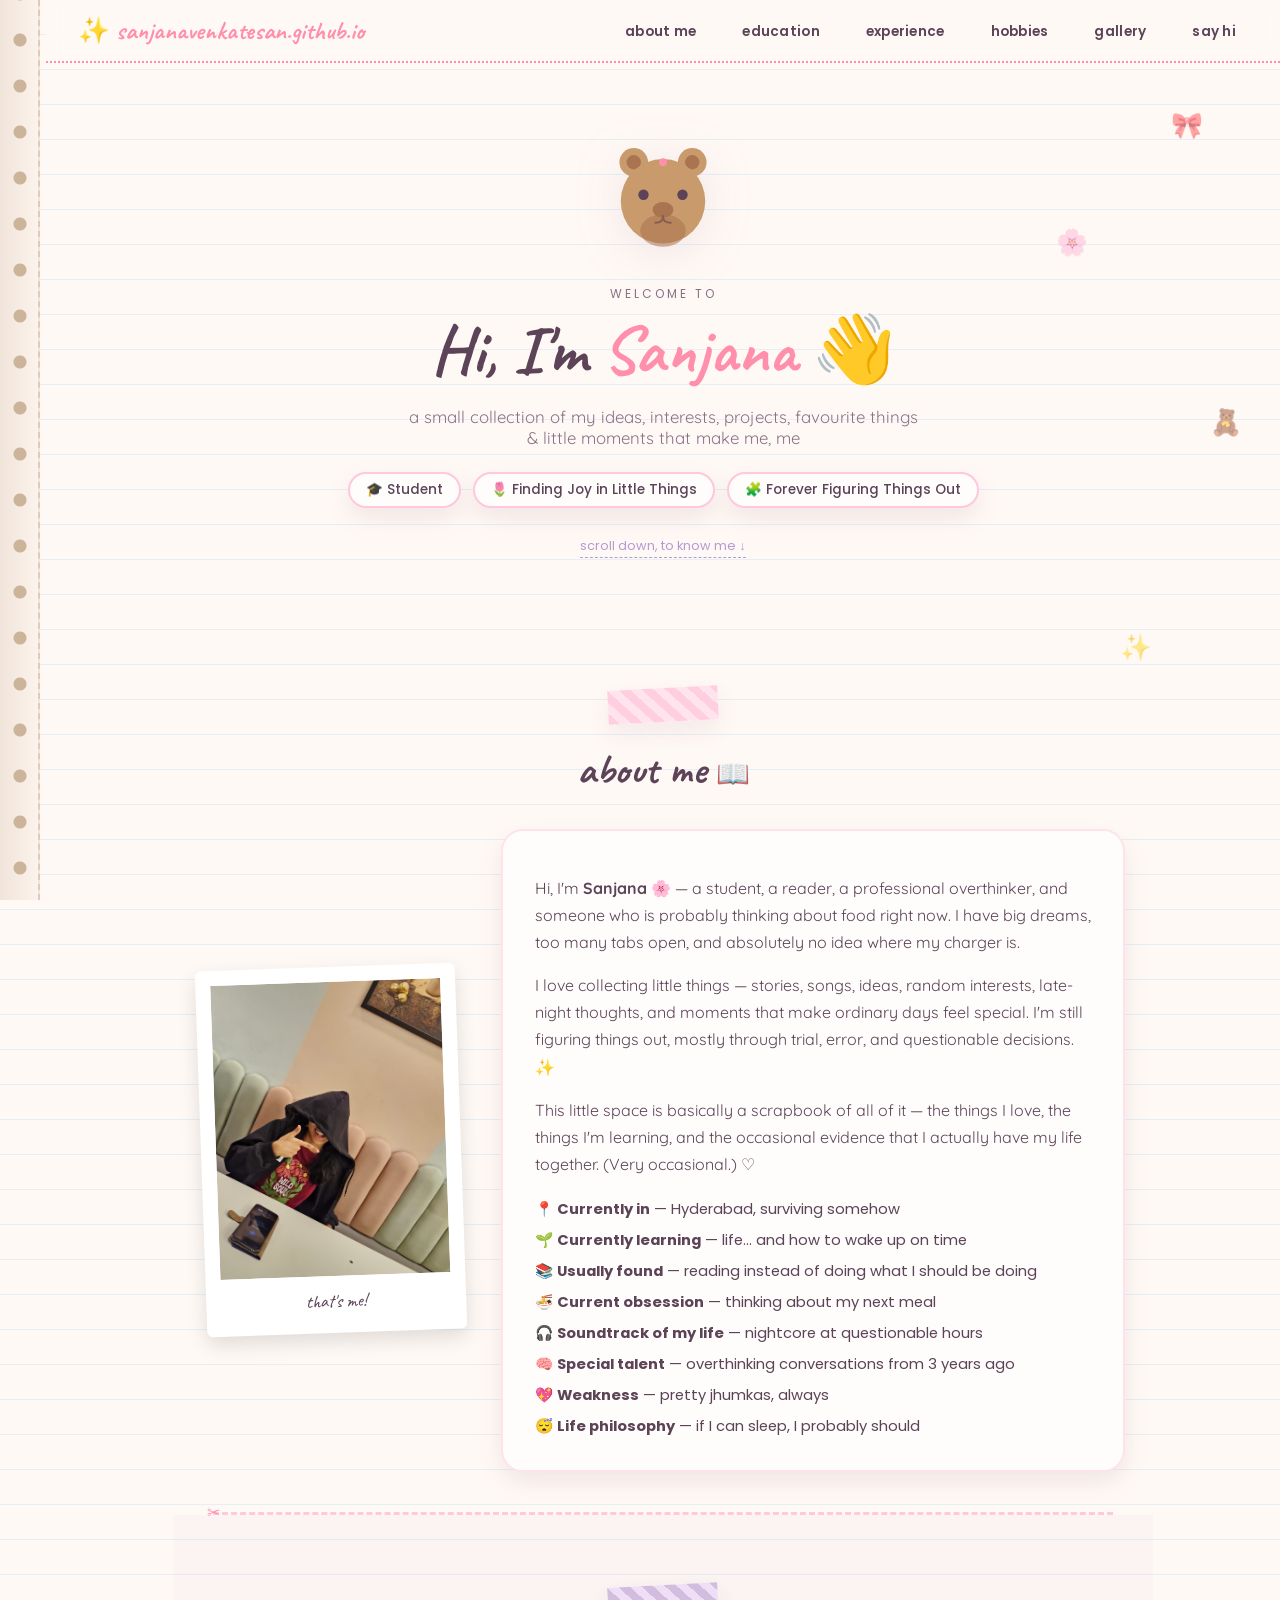
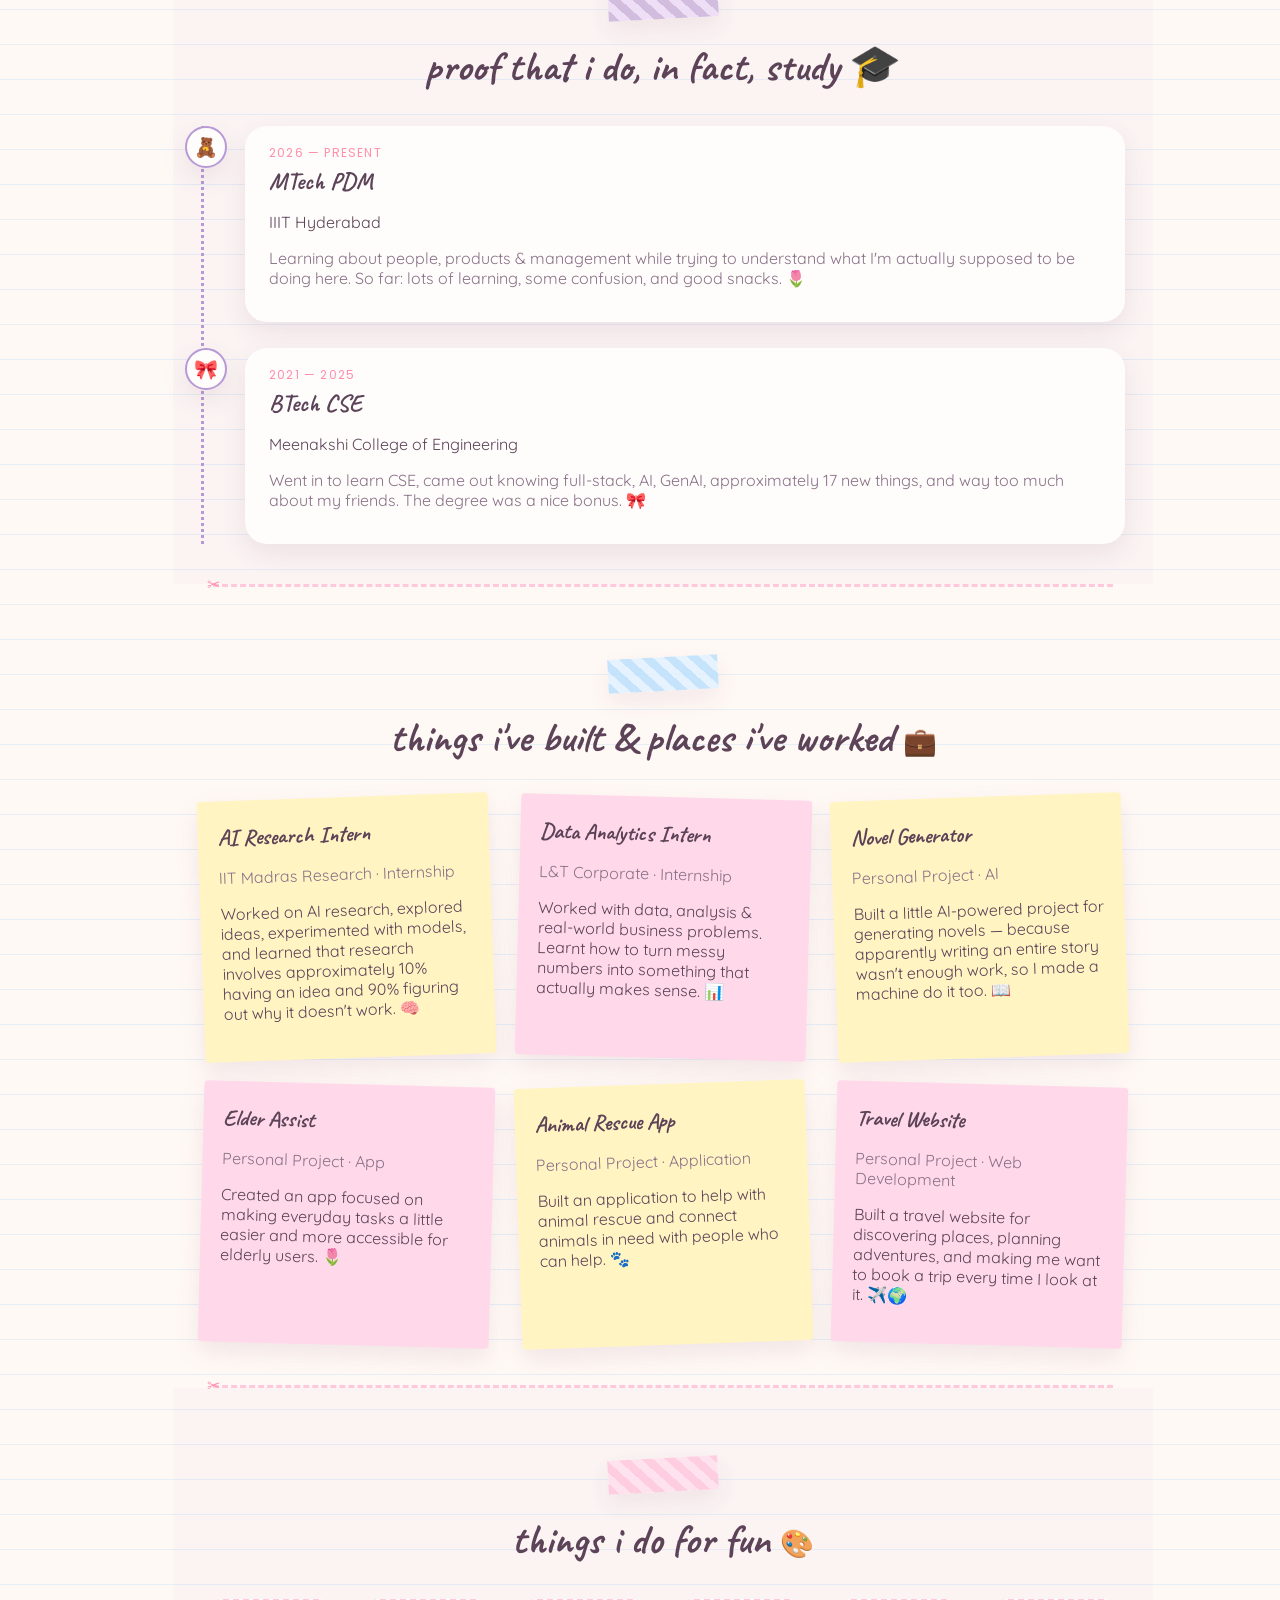
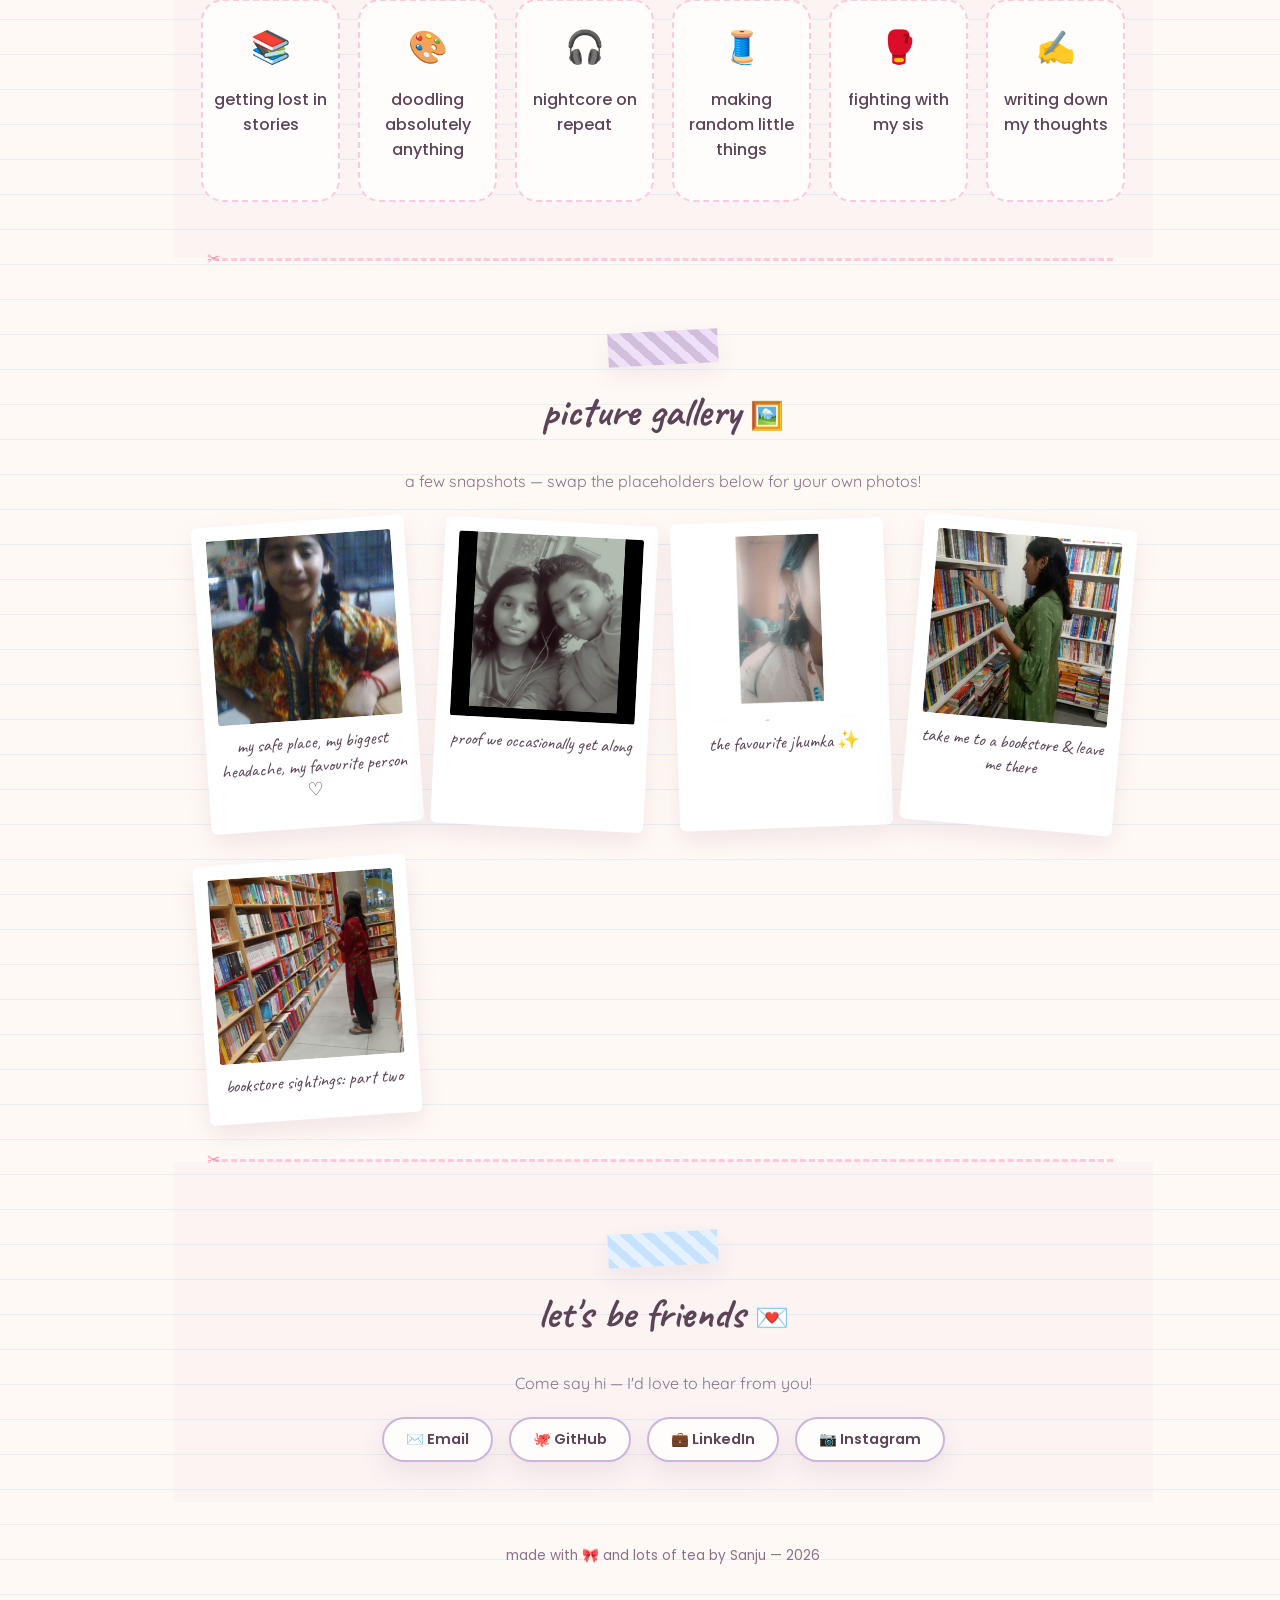
==== index.html @ 6dbeb0cf "Added html and css" ====
<!DOCTYPE html>
<html lang="en">
<head>
<meta charset="UTF-8">
<meta name="viewport" content="width=device-width, initial-scale=1.0">
<title>Sanjana Venkatesan • My Little Corner of the Internet</title>
<link rel="preconnect" href="https://fonts.googleapis.com">
<link rel="preconnect" href="https://fonts.gstatic.com" crossorigin>
<link href="https://fonts.googleapis.com/css2?family=Caveat:wght@500;700&family=Quicksand:wght@400;500;600;700&family=Poppins:wght@500;600&display=swap" rel="stylesheet">
<link rel="stylesheet" href="style.css">
</head>
<body>

<!-- decorative spiral binding on the left, like a real notebook -->
<div class="spiral" aria-hidden="true"></div>

<!-- floating doodles that drift around the page -->
<div class="floaty floaty1" aria-hidden="true">🎀</div>
<div class="floaty floaty2" aria-hidden="true">🧸</div>
<div class="floaty floaty3" aria-hidden="true">✨</div>
<div class="floaty floaty4" aria-hidden="true">🌸</div>

<nav class="navbar">
  <div class="nav-logo">✨ sanjanavenkatesan.github.io</div>
  <ul class="nav-links">
    <li><a href="#about">about me</a></li>
    <li><a href="#education">education</a></li>
    <li><a href="#experience">experience</a></li>
    <li><a href="#hobbies">hobbies</a></li>
    <li><a href="#gallery">gallery</a></li>
    <li><a href="#contact">say hi</a></li>
  </ul>
</nav>

<!-- ===================== HERO ===================== -->
<header class="hero" id="top">
  <div class="hero-bear" aria-hidden="true">
    <svg viewBox="0 0 200 200" class="bear-svg">
      <!-- teddy bear mascot -->
      <circle cx="55" cy="45" r="22" fill="var(--teddy)"/>
      <circle cx="145" cy="45" r="22" fill="var(--teddy)"/>
      <circle cx="55" cy="45" r="11" fill="var(--teddy-dark)"/>
      <circle cx="145" cy="45" r="11" fill="var(--teddy-dark)"/>
      <circle cx="100" cy="105" r="65" fill="var(--teddy)"/>
      <circle cx="70" cy="95" r="8" fill="#5c4358"/>
      <circle cx="130" cy="95" r="8" fill="#5c4358"/>
      <ellipse cx="100" cy="118" rx="16" ry="12" fill="var(--teddy-dark)"/>
      <path d="M100 128 Q100 138 88 138" stroke="#5c4358" stroke-width="3" fill="none" stroke-linecap="round"/>
      <path d="M100 128 Q100 138 112 138" stroke="#5c4358" stroke-width="3" fill="none" stroke-linecap="round"/>
      <ellipse cx="100" cy="150" rx="35" ry="25" fill="var(--teddy-dark)" opacity="0.55"/>
      <circle cx="100" cy="45" r="6" fill="var(--pink-deep)"/>
    </svg>
  </div>

  <p class="eyebrow">welcome to</p>
  <h1 class="hero-title">Hi, I'm <span>Sanjana</span> <span class="wave">👋</span></h1>
  <p class="hero-subtitle">a small collection of my ideas, interests, projects, favourite things &amp; little moments that make me, me</p>

  <div class="hero-tags">
    <span class="tag">🎓 Student</span>
    <span class="tag">🌷 Finding Joy in Little Things</span>
    <span class="tag">🧩 Forever Figuring Things Out</span>
  </div>

  <a href="#about" class="scroll-cue">scroll down, to know me ↓</a>
</header>

<main>

<!-- ===================== ABOUT ===================== -->
<section id="about" class="page-section">
  <div class="tape tape-pink"></div>
  <h2 class="section-title">about me <span class="doodle">📖</span></h2>
  <div class="about-grid">
    <div class="polaroid about-photo">
        <img src="me.jpeg" alt="My photo">
        <p class="polaroid-caption">that's me!</p>
    </div>
    <div class="notebook-card">
  <p>
    Hi, I'm <strong>Sanjana</strong> 🌸 — a student, a reader, a professional
    overthinker, and someone who is probably thinking about food right now.
    I have big dreams, too many tabs open, and absolutely no idea where my
    charger is.
  </p>

  <p>
    I love collecting little things — stories, songs, ideas, random interests,
    late-night thoughts, and moments that make ordinary days feel special.
    I'm still figuring things out, mostly through trial, error, and
    questionable decisions. ✨
  </p>

  <p>
    This little space is basically a scrapbook of all of it — the things I
    love, the things I'm learning, and the occasional evidence that I actually
    have my life together. (Very occasional.) ♡
  </p>

  <ul class="fact-list">
  <li>📍 <strong>Currently in</strong> — Hyderabad, surviving somehow</li>
  <li>🌱 <strong>Currently learning</strong> — life... and how to wake up on time</li>
  <li>📚 <strong>Usually found</strong> — reading instead of doing what I should be doing</li>
  <li>🍜 <strong>Current obsession</strong> — thinking about my next meal</li>
  <li>🎧 <strong>Soundtrack of my life</strong> — nightcore at questionable hours</li>
  <li>🧠 <strong>Special talent</strong> — overthinking conversations from 3 years ago</li>
  <li>💖 <strong>Weakness</strong> — pretty jhumkas, always</li>
  <li>😴 <strong>Life philosophy</strong> — if I can sleep, I probably should</li>
</ul>
</div>
  </div>
</section>

<div class="stitch-divider" aria-hidden="true"></div>

<!-- ===================== EDUCATION ===================== -->
<section id="education" class="page-section alt-bg">
   <div class="tape tape-lav"></div>
  <h2 class="section-title">proof that i do, in fact, study 🎓</h2>

  <div class="timeline">

    <div class="timeline-item">
      <div class="timeline-dot">🧸</div>
      <div class="timeline-card">
        <p class="timeline-date">2026 — Present</p>
        <h3>MTech PDM</h3>
        <p>IIIT Hyderabad</p>
        <p class="muted">
          Learning about people, products &amp; management while trying to
          understand what I'm actually supposed to be doing here. 
          So far: lots of learning, some confusion, and good snacks. 🌷
        </p>
      </div>
    </div>

    <div class="timeline-item">
      <div class="timeline-dot">🎀</div>
      <div class="timeline-card">
        <p class="timeline-date">2021 — 2025</p>
        <h3>BTech CSE</h3>
        <p>Meenakshi College of Engineering</p>
        <p class="muted">
          Went in to learn CSE, came out knowing full-stack, AI, GenAI,
          approximately 17 new things, and way too much about my friends.
          The degree was a nice bonus. 🎀
        </p>
      </div>
    </div>

  </div>
</section>

<div class="stitch-divider" aria-hidden="true"></div>

<!-- ===================== EXPERIENCE ===================== -->
<section id="experience" class="page-section">
  <div class="tape tape-blue"></div>
  <h2 class="section-title">things i've built &amp; places i've worked <span class="doodle">💼</span></h2>

  <div class="experience-grid">

    <div class="sticky-note note-yellow">
      <h3>AI Research Intern</h3>
      <p class="muted">IIT Madras Research · Internship</p>
      <p>
        Worked on AI research, explored ideas, experimented with models,
        and learned that research involves approximately 10% having an idea
        and 90% figuring out why it doesn't work. 🧠
      </p>
    </div>

    <div class="sticky-note note-pink">
      <h3>Data Analytics Intern</h3>
      <p class="muted">L&amp;T Corporate · Internship</p>
      <p>
        Worked with data, analysis &amp; real-world business problems.
        Learnt how to turn messy numbers into something that actually
        makes sense. 📊
      </p>
    </div>

    <div class="sticky-note note-yellow">
      <h3>Novel Generator</h3>
      <p class="muted">Personal Project · AI</p>
      <p>
        Built a little AI-powered project for generating novels —
        because apparently writing an entire story wasn't enough work,
        so I made a machine do it too. 📖
      </p>
    </div>

    <div class="sticky-note note-pink">
      <h3>Elder Assist</h3>
      <p class="muted">Personal Project · App</p>
      <p>
        Created an app focused on making everyday tasks a little easier
        and more accessible for elderly users. 🌷
      </p>
    </div>

    <div class="sticky-note note-yellow">
      <h3>Animal Rescue App</h3>
      <p class="muted">Personal Project · Application</p>
      <p>
        Built an application to help with animal rescue and connect animals
        in need with people who can help. 🐾
      </p>
    </div>
    <div class="sticky-note note-pink">
  <h3>Travel Website</h3>
  <p class="muted">Personal Project · Web Development</p>
  <p>
    Built a travel website for discovering places, planning adventures,
    and making me want to book a trip every time I look at it. ✈️🌍
  </p>
</div>
  </div>
</section>

<div class="stitch-divider" aria-hidden="true"></div>

<!-- ===================== HOBBIES & INTERESTS ===================== -->
<section id="hobbies" class="page-section alt-bg">
  <div class="tape tape-pink"></div>
  <h2 class="section-title">things i do for fun <span class="doodle">🎨</span></h2>

  <div class="hobby-grid">
    <div class="hobby-card">
      <span class="hobby-emoji">📚</span>
      <p>getting lost in stories</p>
    </div>

    <div class="hobby-card">
      <span class="hobby-emoji">🎨</span>
      <p>doodling absolutely anything</p>
    </div>

    <div class="hobby-card">
      <span class="hobby-emoji">🎧</span>
      <p>nightcore on repeat</p>
    </div>

    <div class="hobby-card">
      <span class="hobby-emoji">🧵</span>
      <p>making random little things</p>
    </div>

    <div class="hobby-card">
      <span class="hobby-emoji">🥊</span>
      <p>fighting with my sis</p>
    </div>

    <div class="hobby-card">
      <span class="hobby-emoji">✍️</span>
      <p>writing down my thoughts</p>
    </div>

  </div>
</section>
<div class="stitch-divider" aria-hidden="true"></div>

<!-- ===================== GALLERY ===================== -->
<section id="gallery" class="page-section">
  <div class="tape tape-lav"></div>
  <h2 class="section-title">picture gallery <span class="doodle">🖼️</span></h2>
  <p class="muted center-text">a few snapshots — swap the placeholders below for your own photos!</p>
  <div class="gallery-grid">

  <div class="polaroid rot-1">
    <img src="photo1.jpeg" alt="Photo 1">
    <p class="polaroid-caption">my safe place, my biggest headache, my favourite person ♡</p>
  </div>

  <div class="polaroid rot-2">
    <img src="photo2.jpeg" alt="Photo 2">
    <p class="polaroid-caption">proof we occasionally get along</p>
  </div>

  <div class="polaroid rot-3">
    <img src="photo3.jpeg" alt="Photo 3">
    <p class="polaroid-caption">the favourite jhumka ✨</p>
  </div>

  <div class="polaroid rot-4">
    <img src="photo4.jpeg" alt="Photo 4">
    <p class="polaroid-caption">take me to a bookstore & leave me there</p>
  </div>

  <div class="polaroid rot-1">
    <img src="photo5.jpeg" alt="Photo 5">
    <p class="polaroid-caption">bookstore sightings: part two</p>
  </div>

</div>
</section>

<div class="stitch-divider" aria-hidden="true"></div>

<!-- ===================== CONTACT ===================== -->
<section id="contact" class="page-section alt-bg contact-section">
  <div class="tape tape-blue"></div>
  <h2 class="section-title">let's be friends <span class="doodle">💌</span></h2>
  <p class="muted center-text">Come say hi — I'd love to hear from you!</p>
  <div class="contact-links">
    <a href="mailto:you@example.com" class="contact-pill">✉️ Email</a>
    <a href="https://github.com/yourusername" class="contact-pill">🐙 GitHub</a>
    <a href="https://linkedin.com/in/yourusername" class="contact-pill">💼 LinkedIn</a>
    <a href="#" class="contact-pill">📷 Instagram</a>
  </div>
</section>

</main>

<footer class="site-footer">
  <p>made with 🎀 and lots of tea by Sanju — <span id="year"></span></p>
</footer>

<script>
  document.getElementById('year').textContent = new Date().getFullYear();
</script>

</body>
</html>
---- style.css ----
/* =========================================================
   TOKEN SYSTEM — edit these to change the whole vibe at once
   ========================================================= */
:root {
  --cream: #fff9f5;
  --paper: #fffdfb;
  --line-blue: #cfe4f7;
  --pink: #ffc8dd;
  --pink-deep: #ff8fab;
  --lav: #cdb4db;
  --lav-deep: #b799d6;
  --baby-blue: #bde0fe;
  --gold: #f4a65e;
  --teddy: #c99a6c;
  --teddy-dark: #a9744f;
  --ink: #5c4358;
  --ink-soft: #8a7188;

  --font-display: 'Caveat', cursive;
  --font-body: 'Quicksand', sans-serif;
  --font-label: 'Poppins', sans-serif;

  --radius: 22px;
  --shadow-soft: 0 10px 25px rgba(140, 90, 120, 0.12);
}

* { box-sizing: border-box; }

@media (prefers-reduced-motion: reduce) {
  * { animation: none !important; transition: none !important; }
}

html { scroll-behavior: smooth; }

body {
  margin: 0;
  font-family: var(--font-body);
  color: var(--ink);
  background-color: var(--cream);
  /* notebook ruled-paper lines across the entire page */
  background-image:
    repeating-linear-gradient(
      to bottom,
      transparent 0px,
      transparent 34px,
      var(--line-blue) 35px
    );
  background-attachment: local;
  padding-left: 46px; /* room for the spiral binding */
  overflow-x: hidden;
}

/* =========================================================
   SPIRAL NOTEBOOK BINDING (decorative, fixed on the left)
   ========================================================= */
.spiral {
  position: fixed;
  top: 0;
  left: 0;
  width: 40px;
  height: 100vh;
  background: linear-gradient(to right, #f1e4da, #fbf3ec);
  border-right: 2px dashed #e3c9b6;
  z-index: 500;
  pointer-events: none;
}
.spiral::before {
  content: "";
  position: absolute;
  top: 0; left: 0; right: 0; bottom: 0;
  background-image: radial-gradient(circle at 20px 20px, #cbb49a 6px, transparent 7px);
  background-size: 100% 46px;
  background-position: 0 20px;
}

/* =========================================================
   FLOATING DOODLES
   ========================================================= */
.floaty {
  position: fixed;
  font-size: 1.6rem;
  opacity: 0.55;
  z-index: 1;
  animation: drift 7s ease-in-out infinite;
  pointer-events: none;
}
.floaty1 { top: 12%; right: 6%;  animation-delay: 0s; }
.floaty2 { top: 45%; right: 3%;  animation-delay: 1.2s; }
.floaty3 { top: 70%; right: 10%; animation-delay: 2.4s; }
.floaty4 { top: 25%; right: 15%; animation-delay: 0.6s; }

@keyframes drift {
  0%, 100% { transform: translateY(0) rotate(0deg); }
  50%      { transform: translateY(-18px) rotate(8deg); }
}

/* =========================================================
   NAVBAR
   ========================================================= */
.navbar {
  position: sticky;
  top: 0;
  z-index: 100;
  display: flex;
  align-items: center;
  justify-content: space-between;
  flex-wrap: wrap;
  gap: 10px;
  padding: 14px 32px;
  background: rgba(255, 249, 245, 0.85);
  backdrop-filter: blur(8px);
  border-bottom: 2px dotted var(--pink-deep);
}
.nav-logo {
  font-family: var(--font-display);
  font-size: 1.6rem;
  color: var(--pink-deep);
  font-weight: 700;
}
.nav-links {
  list-style: none;
  display: flex;
  gap: 22px;
  margin: 0;
  padding: 0;
  flex-wrap: wrap;
}
.nav-links a {
  text-decoration: none;
  color: var(--ink);
  font-family: var(--font-label);
  font-size: 0.85rem;
  font-weight: 600;
  letter-spacing: 0.02em;
  padding: 6px 12px;
  border-radius: 999px;
  transition: background 0.25s ease, color 0.25s ease;
}
.nav-links a:hover,
.nav-links a:focus-visible {
  background: var(--pink);
  color: #fff;
}

/* =========================================================
   HERO
   ========================================================= */
.hero {
  text-align: center;
  padding: 70px 20px 60px;
  position: relative;
}
.bear-svg { width: 130px; height: 130px; filter: drop-shadow(var(--shadow-soft)); }
.hero-bear { animation: bob 3.2s ease-in-out infinite; }
@keyframes bob { 0%,100% { transform: translateY(0); } 50% { transform: translateY(-10px); } }

.eyebrow {
  font-family: var(--font-label);
  text-transform: uppercase;
  letter-spacing: 0.25em;
  font-size: 0.75rem;
  color: var(--ink-soft);
  margin: 18px 0 4px;
}
.hero-title {
  font-family: var(--font-display);
  font-size: clamp(2.6rem, 6vw, 4.2rem);
  margin: 0;
  color: var(--ink);
}
.hero-title span { color: var(--pink-deep); }
.wave { display: inline-block; animation: wave 2s infinite; transform-origin: 70% 70%; }
@keyframes wave {
  0%, 60%, 100% { transform: rotate(0deg); }
  10%, 30% { transform: rotate(14deg); }
  20% { transform: rotate(-8deg); }
}
.hero-subtitle {
  max-width: 520px;
  margin: 14px auto 24px;
  font-size: 1.05rem;
  color: var(--ink-soft);
}
.hero-tags {
  display: flex;
  justify-content: center;
  gap: 12px;
  flex-wrap: wrap;
  margin-bottom: 26px;
}
.tag {
  background: var(--paper);
  border: 2px solid var(--pink);
  padding: 6px 16px;
  border-radius: 999px;
  font-size: 0.85rem;
  font-family: var(--font-label);
  font-weight: 500;
  box-shadow: var(--shadow-soft);
}
.scroll-cue {
  display: inline-block;
  font-family: var(--font-label);
  font-size: 0.8rem;
  color: var(--lav-deep);
  text-decoration: none;
  border-bottom: 1px dashed var(--lav-deep);
  padding-bottom: 2px;
}

/* =========================================================
   SECTIONS — "notebook pages"
   ========================================================= */
.page-section {
  max-width: 980px;
  margin: 0 auto;
  padding: 70px 28px 40px;
  position: relative;
}
.alt-bg { background: rgba(205, 180, 219, 0.08); }

.section-title {
  font-family: var(--font-display);
  font-size: 2.6rem;
  text-align: center;
  margin-bottom: 34px;
  color: var(--ink);
}
.doodle { font-size: 1.7rem; }

/* washi tape strip above each section title */
.tape {
  width: 110px;
  height: 34px;
  margin: 0 auto -14px;
  opacity: 0.85;
  transform: rotate(-3deg);
  box-shadow: var(--shadow-soft);
}
.tape-pink { background: repeating-linear-gradient(45deg, var(--pink), var(--pink) 8px, #ffe0ec 8px, #ffe0ec 16px); }
.tape-lav  { background: repeating-linear-gradient(45deg, var(--lav), var(--lav) 8px, #ecdcf7 8px, #ecdcf7 16px); }
.tape-blue { background: repeating-linear-gradient(45deg, var(--baby-blue), var(--baby-blue) 8px, #e2f1ff 8px, #e2f1ff 16px); }

/* stitched dashed divider between sections */
.stitch-divider {
  max-width: 900px;
  margin: 0 auto;
  border-top: 3px dashed var(--pink);
  position: relative;
}
.stitch-divider::after {
  content: "✂";
  position: absolute;
  left: -6px; top: -13px;
  color: var(--pink-deep);
  font-size: 1rem;
}

.muted { color: var(--ink-soft); }
.center-text { text-align: center; }

/* =========================================================
   ABOUT
   ========================================================= */
.about-grid {
  display: grid;
  grid-template-columns: 260px 1fr;
  gap: 40px;
  align-items: center;
}
.notebook-card {
  background: var(--paper);
  border-radius: var(--radius);
  padding: 28px 32px;
  box-shadow: var(--shadow-soft);
  border: 2px solid #ffe3ec;
}
.notebook-card p { line-height: 1.7; }
.fact-list { list-style: none; padding: 0; margin: 14px 0 0; }
.fact-list li { padding: 5px 0; font-family: var(--font-label); font-size: 0.92rem; }

/* =========================================================
   POLAROIDS
   ========================================================= */
.polaroid {
  background: #fff;
  padding: 14px 14px 26px;
  border-radius: 6px;
  box-shadow: var(--shadow-soft);
  text-align: center;
  transition: transform 0.25s ease;
}
.polaroid:hover { transform: scale(1.05) rotate(0deg) !important; }
.rot-1 { transform: rotate(-4deg); }
.rot-2 { transform: rotate(3deg); }
.rot-3 { transform: rotate(-2deg); }
.rot-4 { transform: rotate(5deg); }

.photo-placeholder {
  aspect-ratio: 1 / 1;
  background: linear-gradient(135deg, var(--pink) 0%, var(--lav) 100%);
  border-radius: 3px;
  display: flex;
  align-items: center;
  justify-content: center;
  color: #fff;
  font-family: var(--font-label);
  font-size: 0.85rem;
  text-align: center;
  padding: 10px;
}
.polaroid-caption {
  font-family: var(--font-display);
  font-size: 1.15rem;
  margin: 10px 0 0;
  color: var(--ink);
}

/* real photo inside a polaroid frame (gallery photos, square) */
.polaroid img {
  width: 100%;
  aspect-ratio: 1 / 1;
  object-fit: cover;
  border-radius: 3px;
  display: block;
}

/* the "about me" polaroid gets its own slightly taller, tilted frame */
.about-photo {
  width: 280px;
  max-width: 100%;
  padding: 12px 12px 20px;
  background: #fff;
  box-shadow: 0 8px 20px rgba(0, 0, 0, 0.12);
  transform: rotate(-2deg);
  box-sizing: border-box;
}
.about-photo:hover { transform: scale(1.05) rotate(0deg); }

.about-photo img {
  width: 100%;
  height: 300px;
  aspect-ratio: auto; /* overrides the square ratio above, just for this photo */
  object-fit: cover;
  border: 3px solid #fff;
  display: block;
}

/* =========================================================
   TIMELINE (education)
   ========================================================= */
.timeline {
  display: flex;
  flex-direction: column;
  gap: 26px;
  position: relative;
  padding-left: 24px;
  border-left: 3px dotted var(--lav-deep);
}
.timeline-item { display: flex; gap: 18px; align-items: flex-start; }
.timeline-dot {
  background: var(--paper);
  border: 2px solid var(--lav-deep);
  border-radius: 50%;
  width: 42px; height: 42px;
  display: flex; align-items: center; justify-content: center;
  font-size: 1.2rem;
  margin-left: -43px;
  flex-shrink: 0;
  box-shadow: var(--shadow-soft);
}
.timeline-card {
  background: var(--paper);
  border-radius: var(--radius);
  padding: 18px 24px;
  box-shadow: var(--shadow-soft);
  flex: 1;
}
.timeline-date {
  font-family: var(--font-label);
  font-size: 0.75rem;
  text-transform: uppercase;
  letter-spacing: 0.1em;
  color: var(--pink-deep);
  margin: 0 0 4px;
}
.timeline-card h3 { margin: 0 0 4px; font-family: var(--font-display); font-size: 1.5rem; }

/* =========================================================
   EXPERIENCE — sticky notes
   ========================================================= */
.experience-grid {
  display: grid;
  grid-template-columns: repeat(auto-fit, minmax(220px, 1fr));
  gap: 26px;
}
.sticky-note {
  padding: 22px 20px;
  border-radius: 4px;
  box-shadow: var(--shadow-soft);
  min-height: 180px;
}
.sticky-note h3 { font-family: var(--font-display); font-size: 1.4rem; margin: 0 0 4px; }
.note-yellow { background: #fff4c2; transform: rotate(-2deg); }
.note-pink   { background: #ffd9ea; transform: rotate(1.5deg); }
.note-lav    { background: #e6d9f7; transform: rotate(-1deg); }
.sticky-note:hover { transform: scale(1.03) rotate(0deg); transition: transform 0.25s ease; }

/* =========================================================
   HOBBIES
   ========================================================= */
.hobby-grid {
  display: grid;
  grid-template-columns: repeat(auto-fit, minmax(120px, 1fr));
  gap: 18px;
  margin-bottom: 16px;
}
.hobby-card {
  background: var(--paper);
  border: 2px dashed var(--pink);
  border-radius: var(--radius);
  padding: 22px 10px;
  text-align: center;
  font-family: var(--font-label);
  font-weight: 500;
  transition: transform 0.2s ease, background 0.2s ease;
}
.hobby-card:hover { transform: translateY(-6px); background: #fff0f6; }
.hobby-emoji { display: block; font-size: 2rem; margin-bottom: 8px; }

/* =========================================================
   GALLERY
   ========================================================= */
.gallery-grid {
  display: grid;
  grid-template-columns: repeat(auto-fit, minmax(180px, 1fr));
  gap: 32px 24px;
  margin-top: 30px;
}

/* =========================================================
   CONTACT
   ========================================================= */
.contact-links {
  display: flex;
  justify-content: center;
  gap: 16px;
  flex-wrap: wrap;
  margin-top: 24px;
}
.contact-pill {
  background: var(--paper);
  border: 2px solid var(--lav);
  color: var(--ink);
  text-decoration: none;
  padding: 10px 22px;
  border-radius: 999px;
  font-family: var(--font-label);
  font-weight: 600;
  font-size: 0.9rem;
  box-shadow: var(--shadow-soft);
  transition: background 0.25s ease, color 0.25s ease, transform 0.25s ease;
}
.contact-pill:hover {
  background: var(--lav-deep);
  color: #fff;
  transform: translateY(-3px);
}

/* =========================================================
   FOOTER
   ========================================================= */
.site-footer {
  text-align: center;
  padding: 30px 20px 40px;
  font-family: var(--font-label);
  font-size: 0.85rem;
  color: var(--ink-soft);
}

/* =========================================================
   RESPONSIVE
   ========================================================= */
@media (max-width: 720px) {
  body { padding-left: 26px; }
  .spiral { width: 24px; }
  .spiral::before { background-position: 0 14px; background-size: 100% 34px; }
  .about-grid { grid-template-columns: 1fr; }
  .nav-links { justify-content: center; }
  .floaty { display: none; }
}
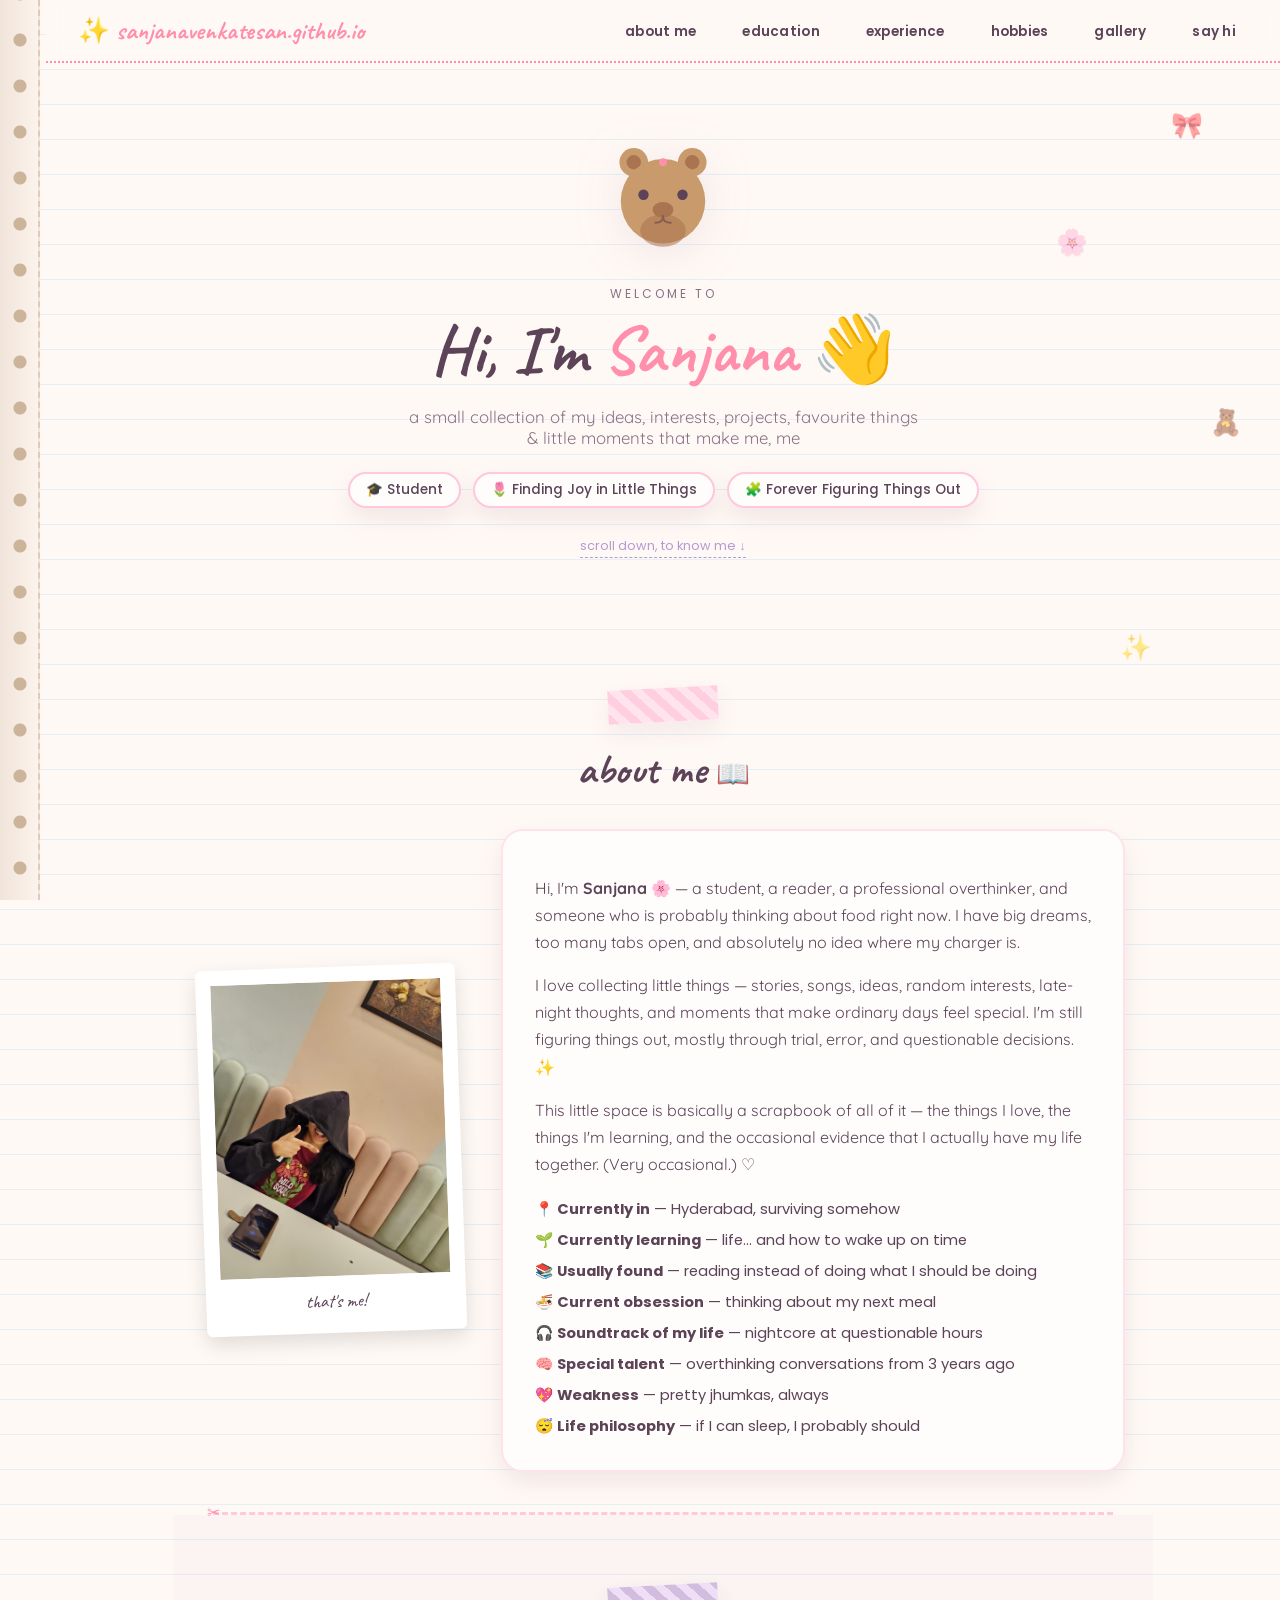
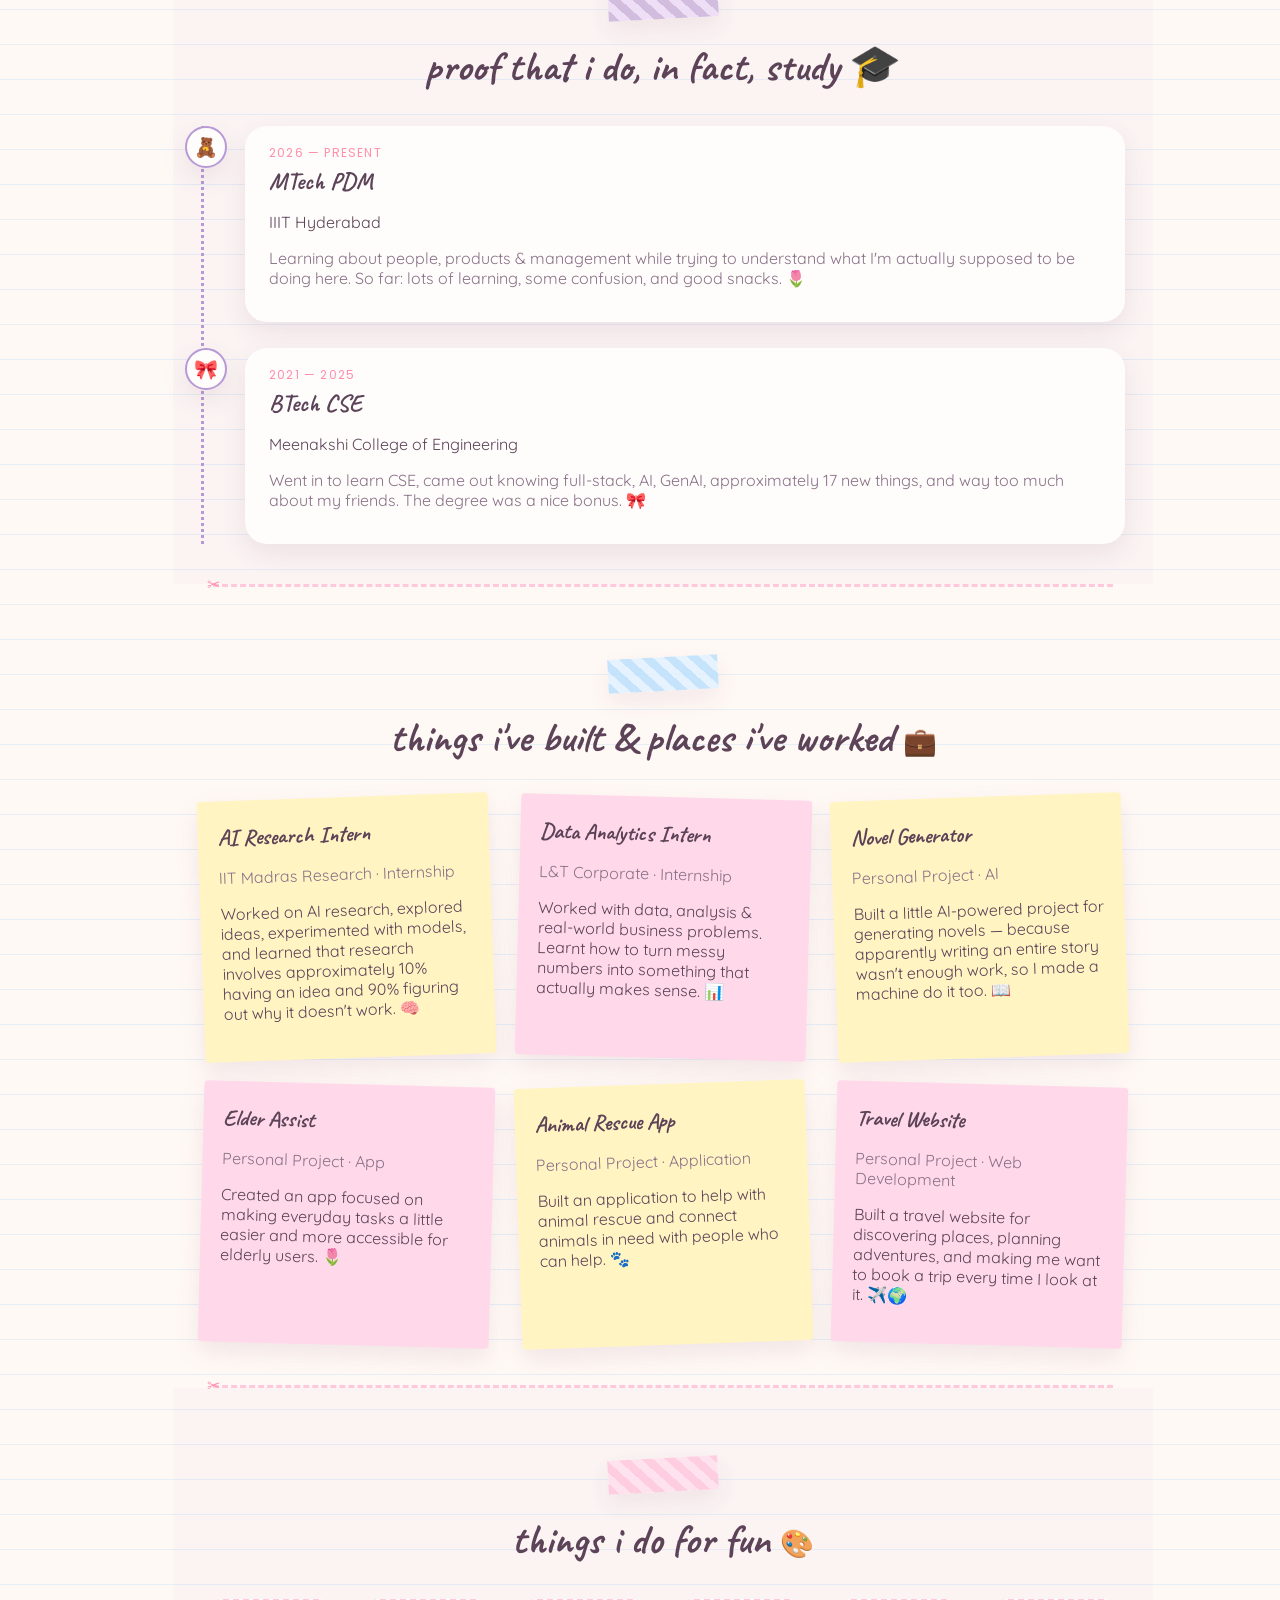
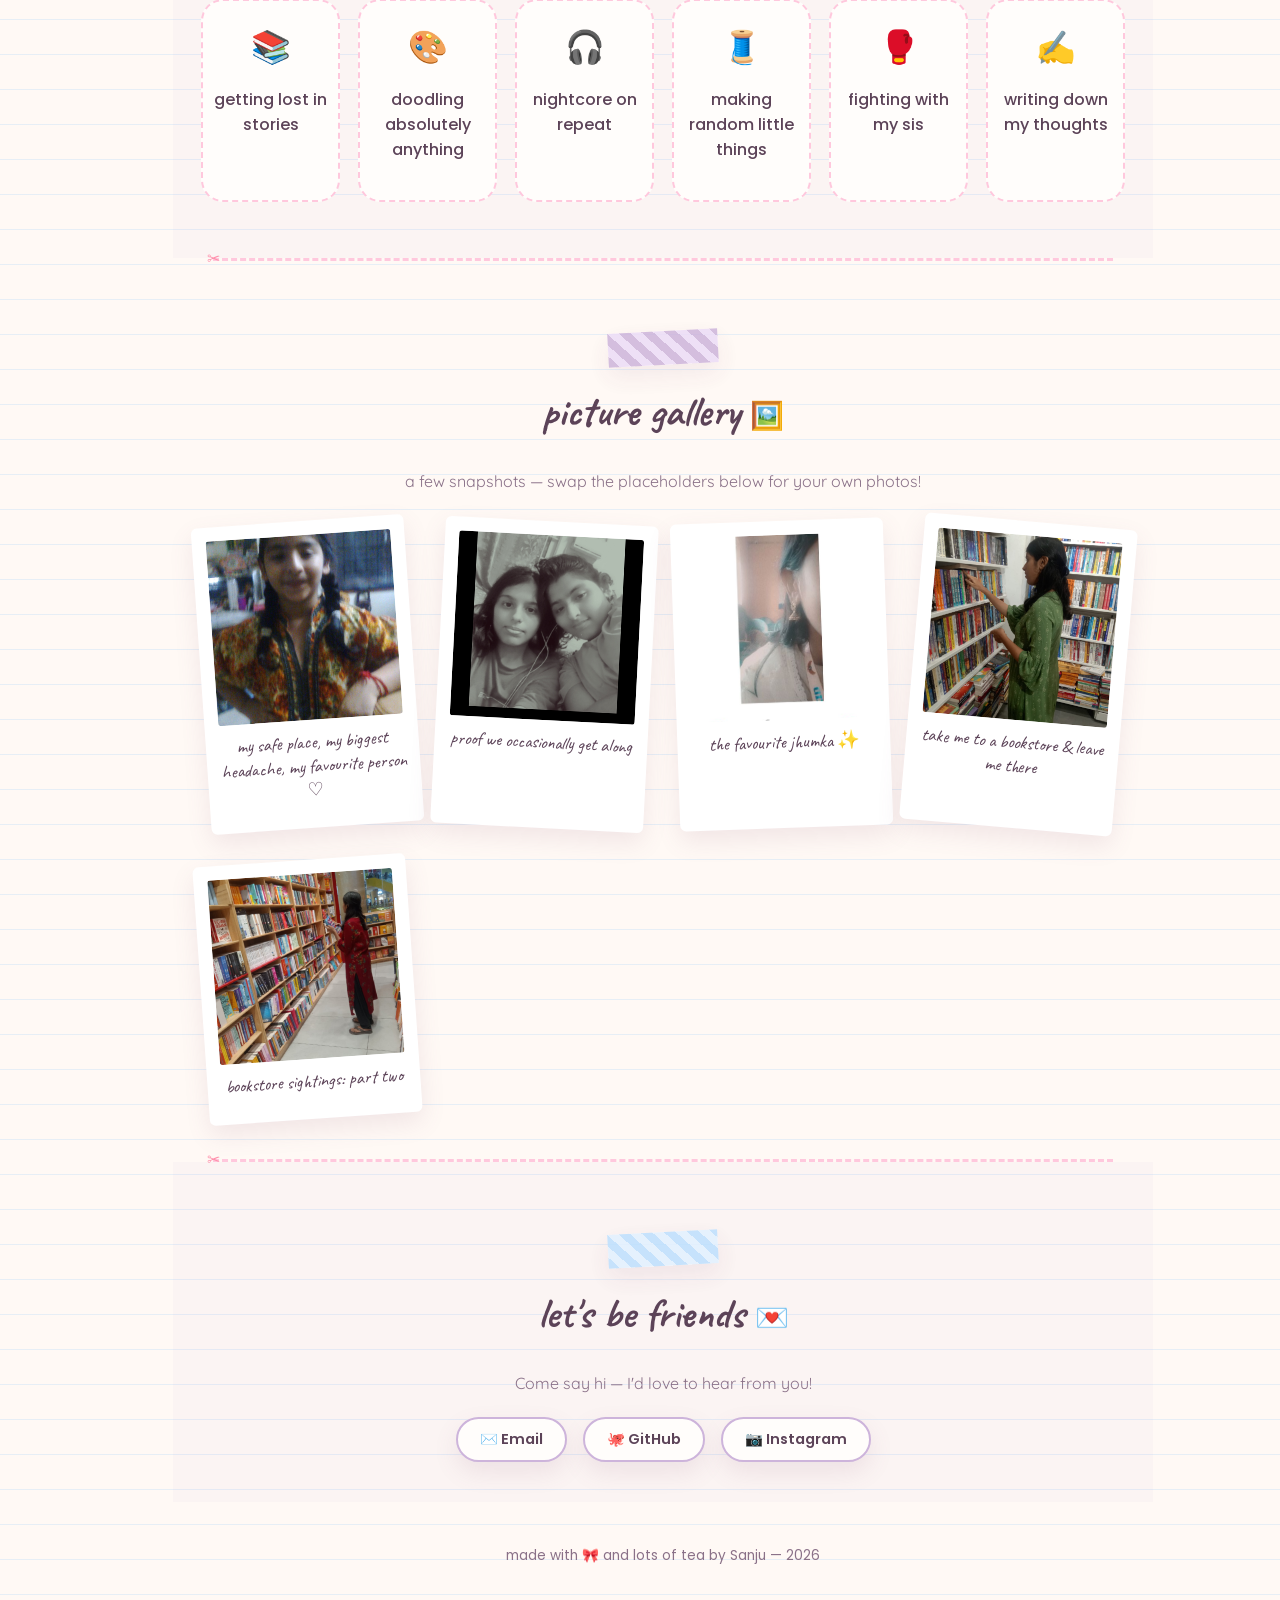
==== commit eb688bde: "add contact" ====
--- a/index.html
+++ b/index.html
@@ -303,10 +303,9 @@
   <h2 class="section-title">let's be friends <span class="doodle">💌</span></h2>
   <p class="muted center-text">Come say hi — I'd love to hear from you!</p>
   <div class="contact-links">
-    <a href="mailto:you@example.com" class="contact-pill">✉️ Email</a>
-    <a href="https://github.com/yourusername" class="contact-pill">🐙 GitHub</a>
-    <a href="https://linkedin.com/in/yourusername" class="contact-pill">💼 LinkedIn</a>
-    <a href="#" class="contact-pill">📷 Instagram</a>
+    <a href="mailto:sanjana2851@gmail.com" class="contact-pill">✉️ Email</a>
+    <a href="https://github.com/Sanjana-Venkatesan" class="contact-pill">🐙 GitHub</a>
+    <a href="https://instagram.com/sanjana_venkatesan528" class="contact-pill">📷 Instagram</a>
   </div>
 </section>
 
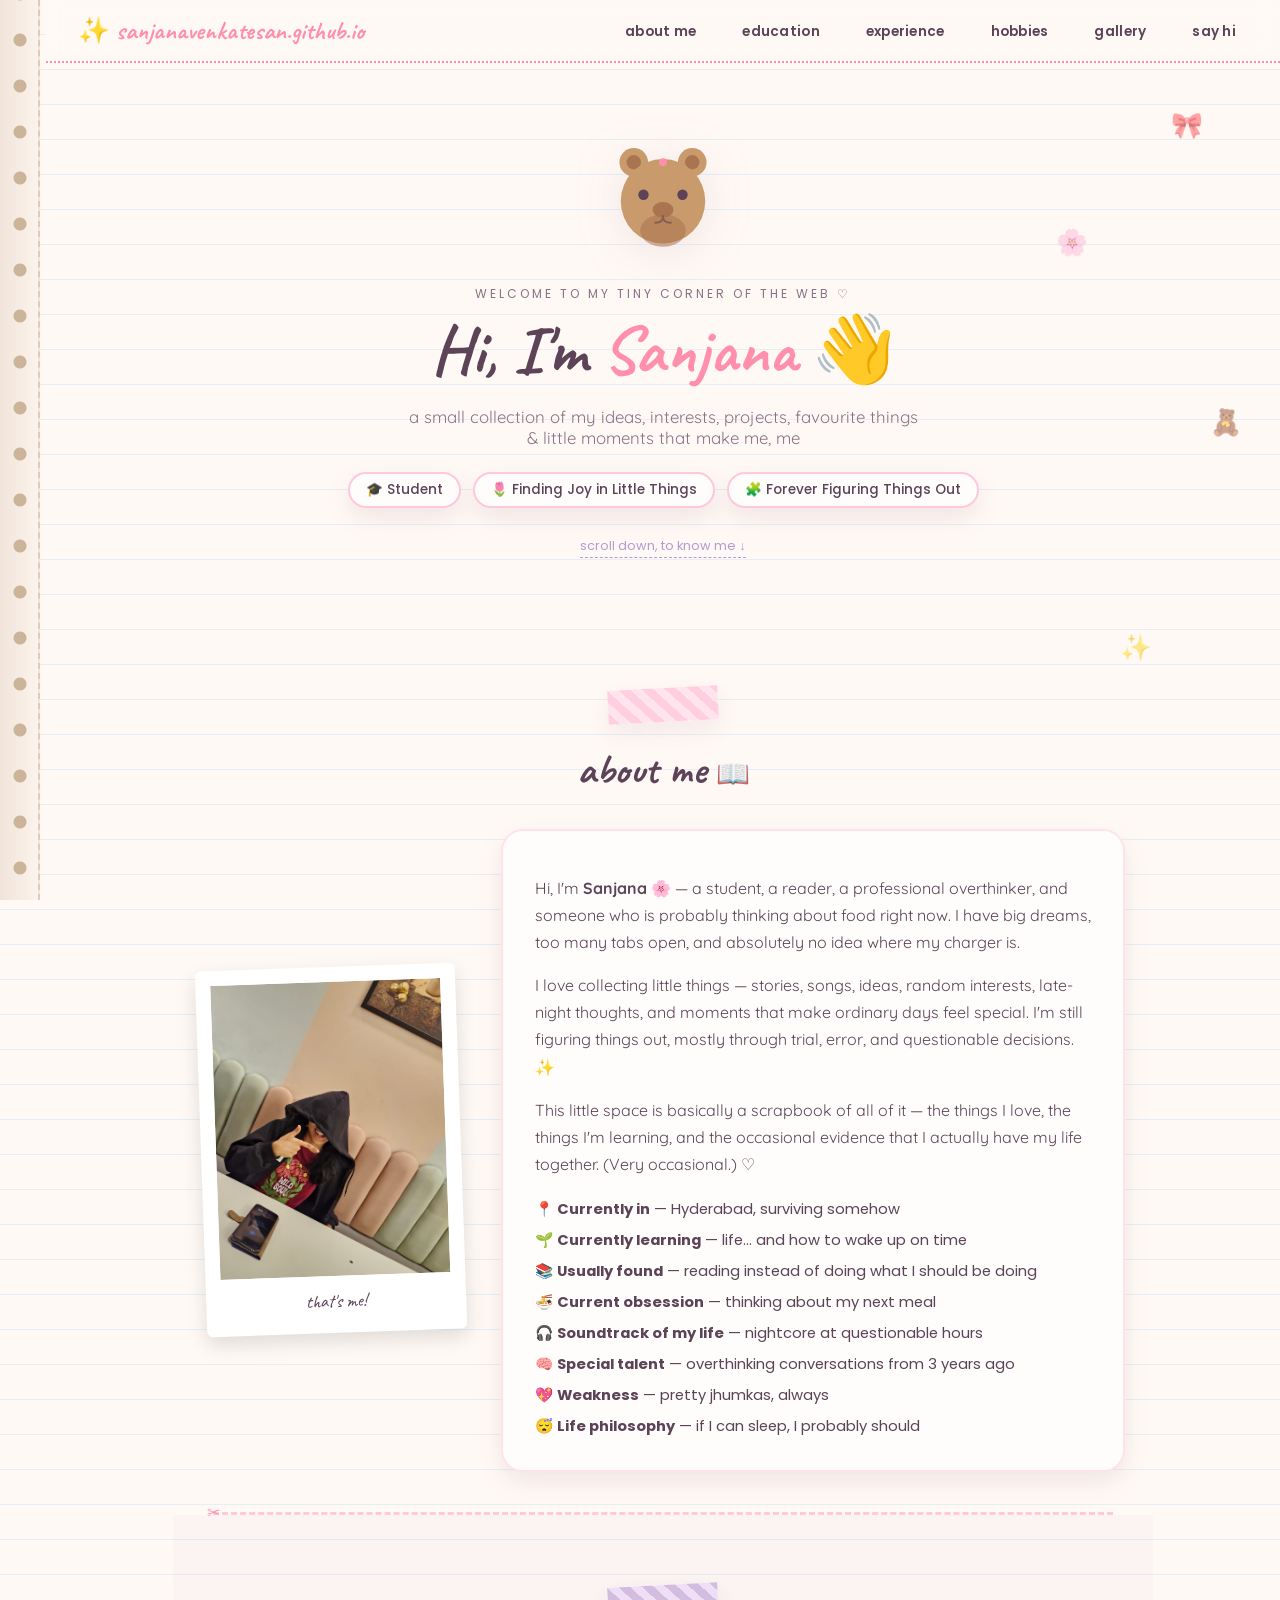
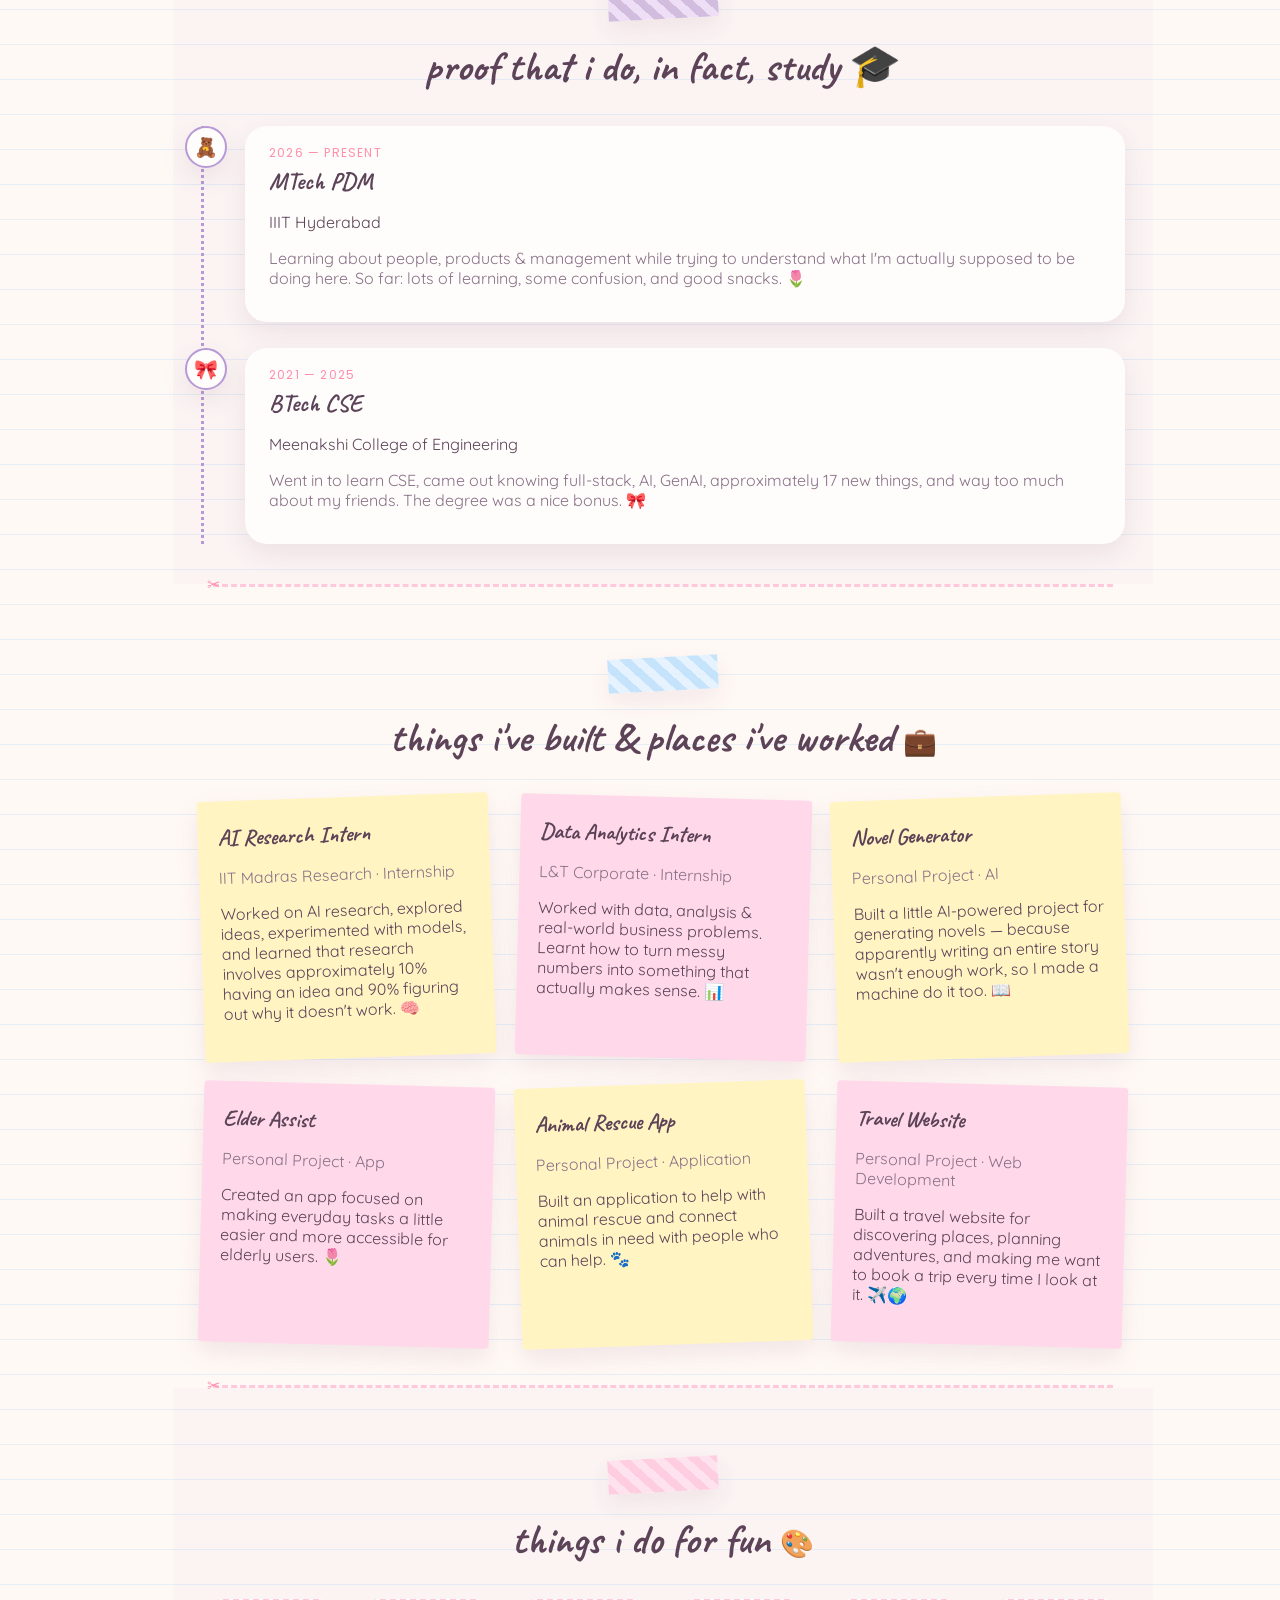
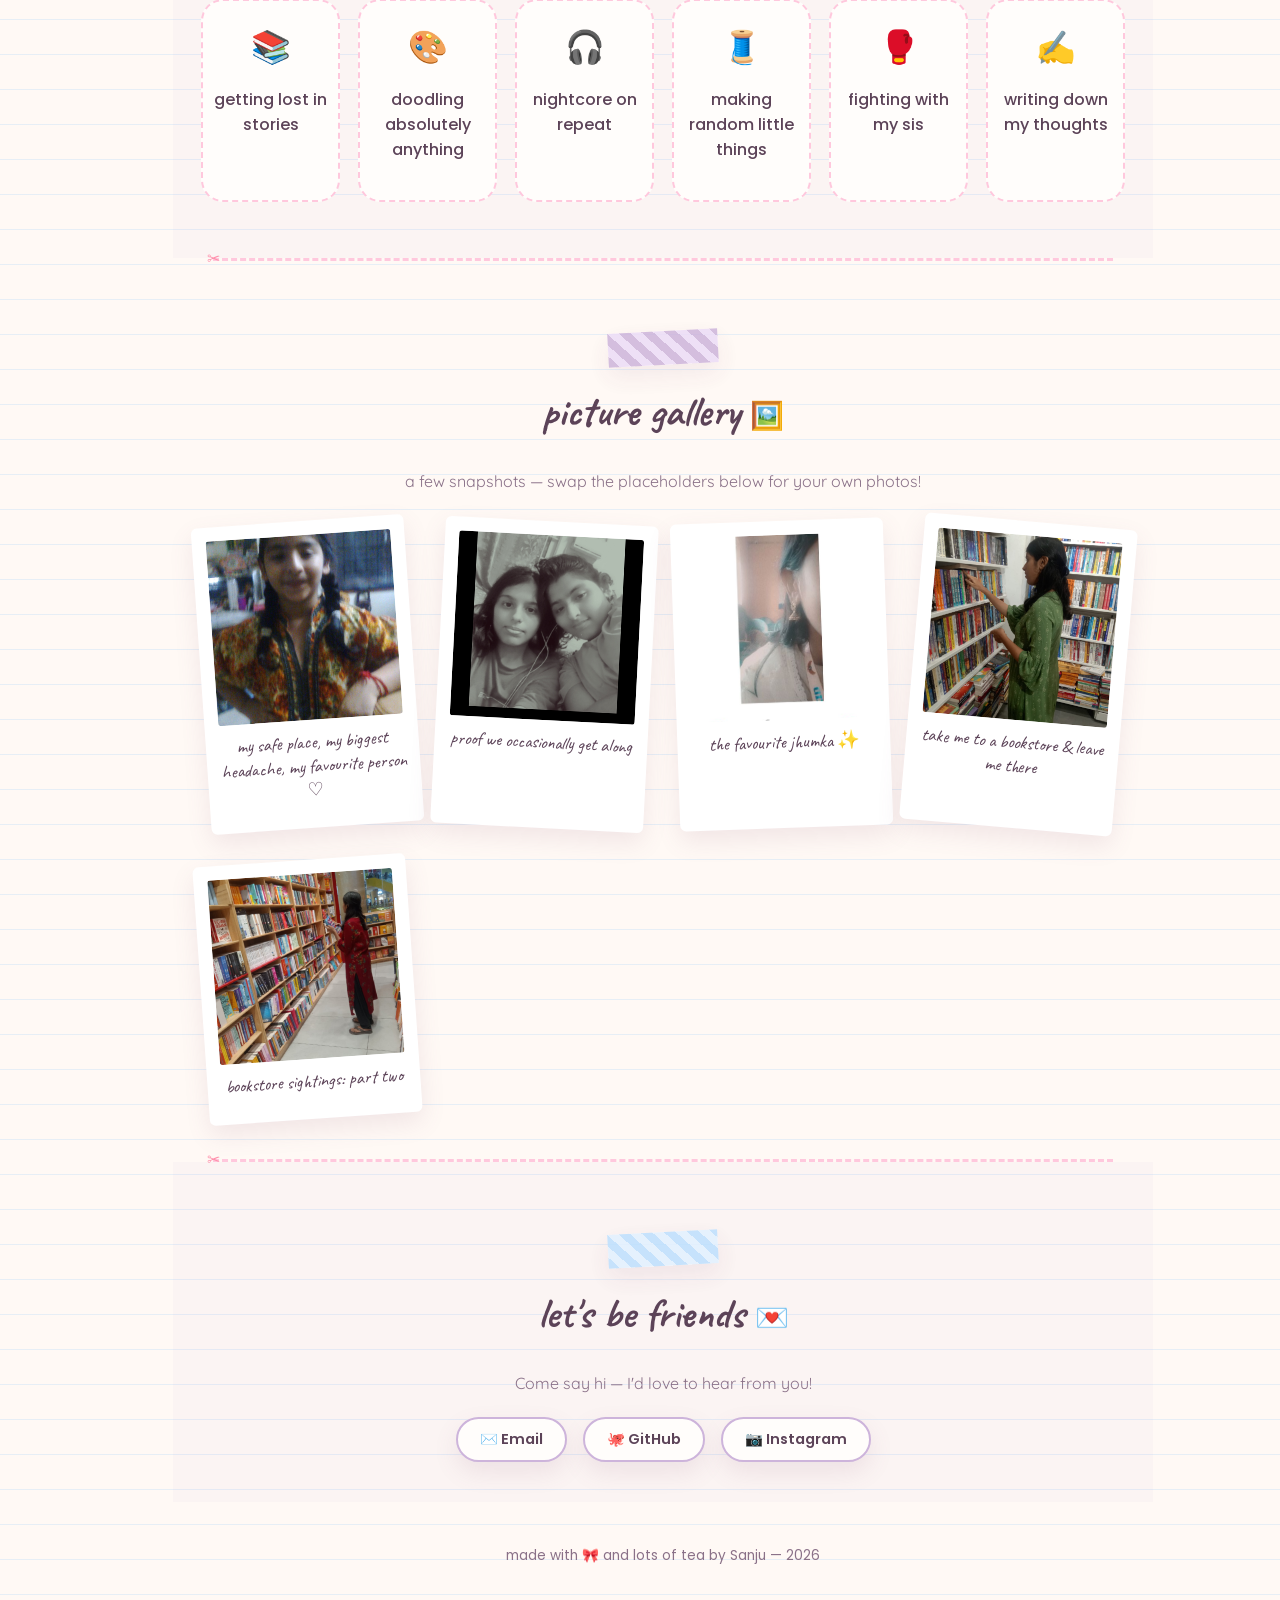
==== commit 42838558: "edit the page" ====
--- a/index.html
+++ b/index.html
@@ -52,7 +52,7 @@
     </svg>
   </div>
 
-  <p class="eyebrow">welcome to</p>
+  <p class="eyebrow">welcome to my tiny corner of the web ♡</p>
   <h1 class="hero-title">Hi, I'm <span>Sanjana</span> <span class="wave">👋</span></h1>
   <p class="hero-subtitle">a small collection of my ideas, interests, projects, favourite things &amp; little moments that make me, me</p>
 
